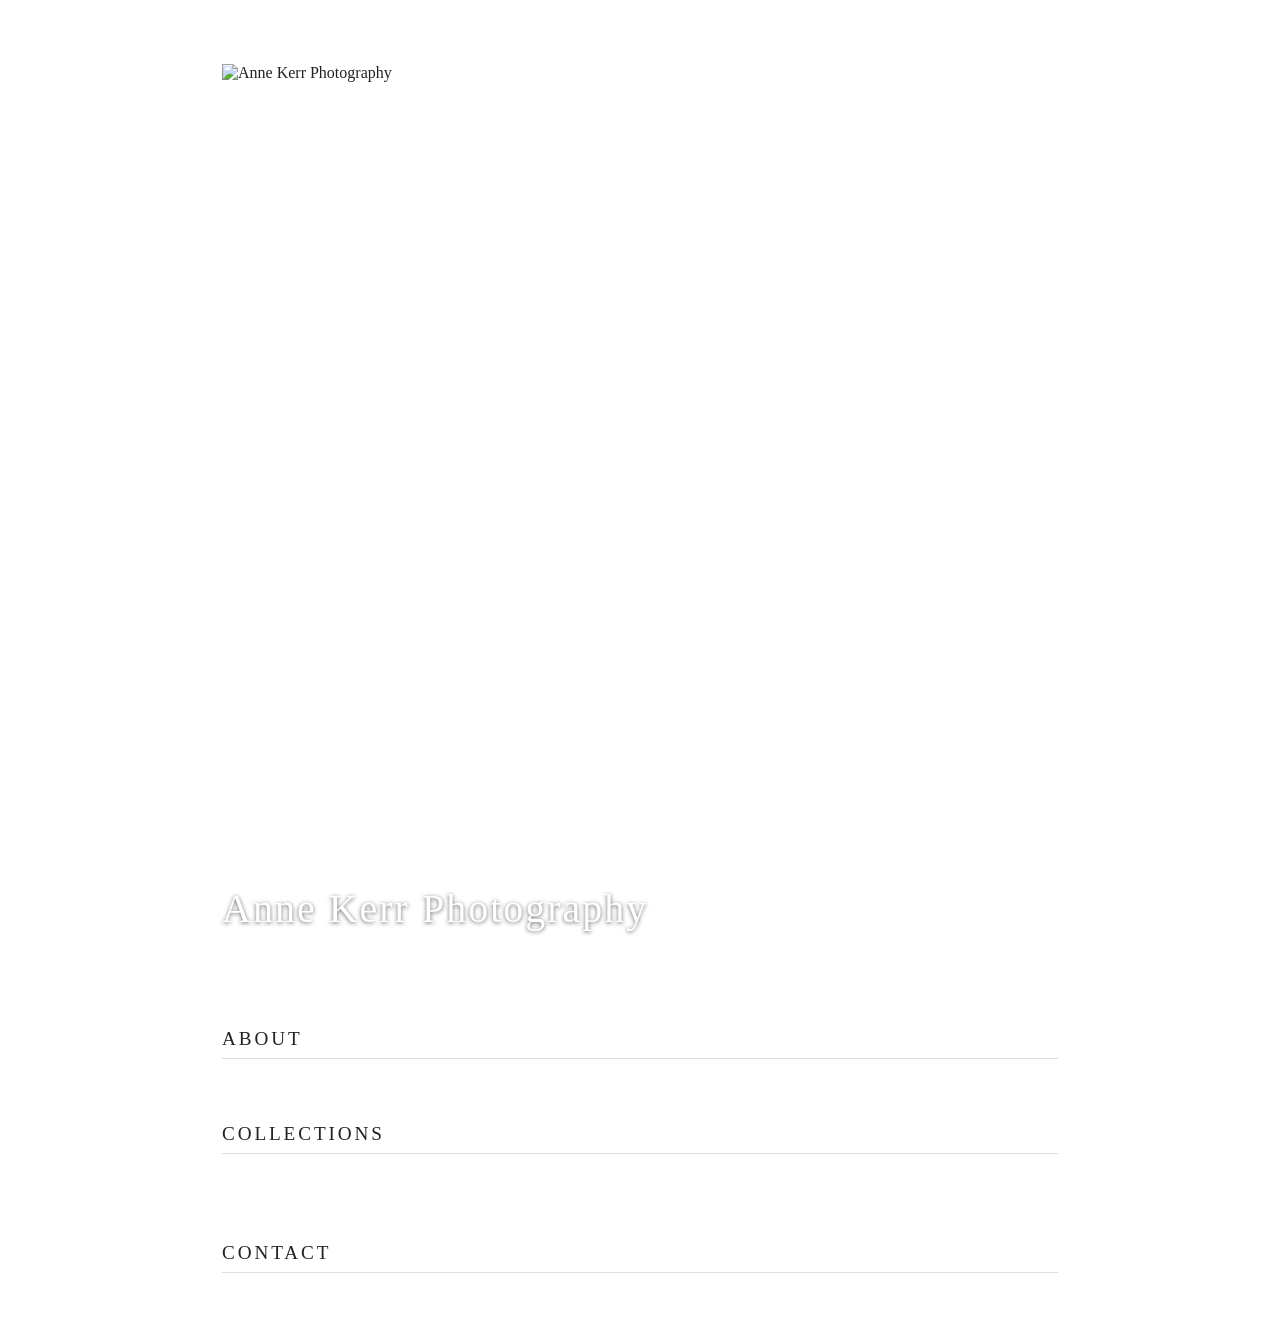
==== index.html @ 7e665f81 "Initial commit" ====
<!DOCTYPE html>
<html lang="en">
<head>
  <meta charset="UTF-8" />
  <meta name="viewport" content="width=device-width, initial-scale=1.0" />
  <title>Anne Kerr Photography</title>
  <link rel="stylesheet" href="css/styles.css" />
</head>
<body>

  <!-- HERO -->
  <section class="hero">
    <img src="images/hero/hero.jpg" alt="Anne Kerr Photography" />
    <div class="hero-text">
      <h1>Anne Kerr Photography</h1>
    </div>
  </section>

  <!-- BIO -->
  <section class="bio">
    <h2>About</h2>
    <p><!-- Your bio goes here --></p>
  </section>

  <!-- GALLERIES -->
  <section class="galleries">
    <h2>Collections</h2>
    <div class="gallery-grid">
      <!-- Gallery cards will go here — each linking to Pixieset or other hosted collections -->
    </div>
  </section>

  <!-- CONTACT -->
  <section class="contact">
    <h2>Contact</h2>
    <p><!-- Your contact info goes here --></p>
  </section>

</body>
</html>
---- css/styles.css ----
/* Anne Kerr Photography — base styles */

*, *::before, *::after {
  box-sizing: border-box;
  margin: 0;
  padding: 0;
}

body {
  font-family: Georgia, serif;
  color: #222;
  background: #fff;
}

/* HERO */
.hero {
  position: relative;
  width: 100%;
  height: 100vh;
  overflow: hidden;
}

.hero img {
  width: 100%;
  height: 100%;
  object-fit: cover;
}

.hero-text {
  position: absolute;
  bottom: 2rem;
  left: 2rem;
  color: #fff;
  text-shadow: 0 1px 4px rgba(0,0,0,0.6);
}

.hero-text h1 {
  font-size: 2.5rem;
  font-weight: normal;
  letter-spacing: 0.05em;
}

/* SECTIONS */
section {
  max-width: 900px;
  margin: 4rem auto;
  padding: 0 2rem;
}

section h2 {
  font-size: 1.2rem;
  font-weight: normal;
  letter-spacing: 0.15em;
  text-transform: uppercase;
  margin-bottom: 1.5rem;
  border-bottom: 1px solid #ddd;
  padding-bottom: 0.5rem;
}

section p {
  line-height: 1.8;
  color: #444;
}

/* GALLERY GRID */
.gallery-grid {
  display: grid;
  grid-template-columns: repeat(auto-fill, minmax(260px, 1fr));
  gap: 1.5rem;
}

.gallery-card {
  display: block;
  text-decoration: none;
  color: inherit;
}

.gallery-card img {
  width: 100%;
  aspect-ratio: 4/3;
  object-fit: cover;
  display: block;
}

.gallery-card h3 {
  margin-top: 0.5rem;
  font-size: 1rem;
  font-weight: normal;
}

.gallery-card p {
  font-size: 0.875rem;
  color: #888;
  margin-top: 0.25rem;
}

/* CONTACT */
.contact p {
  font-size: 1rem;
}
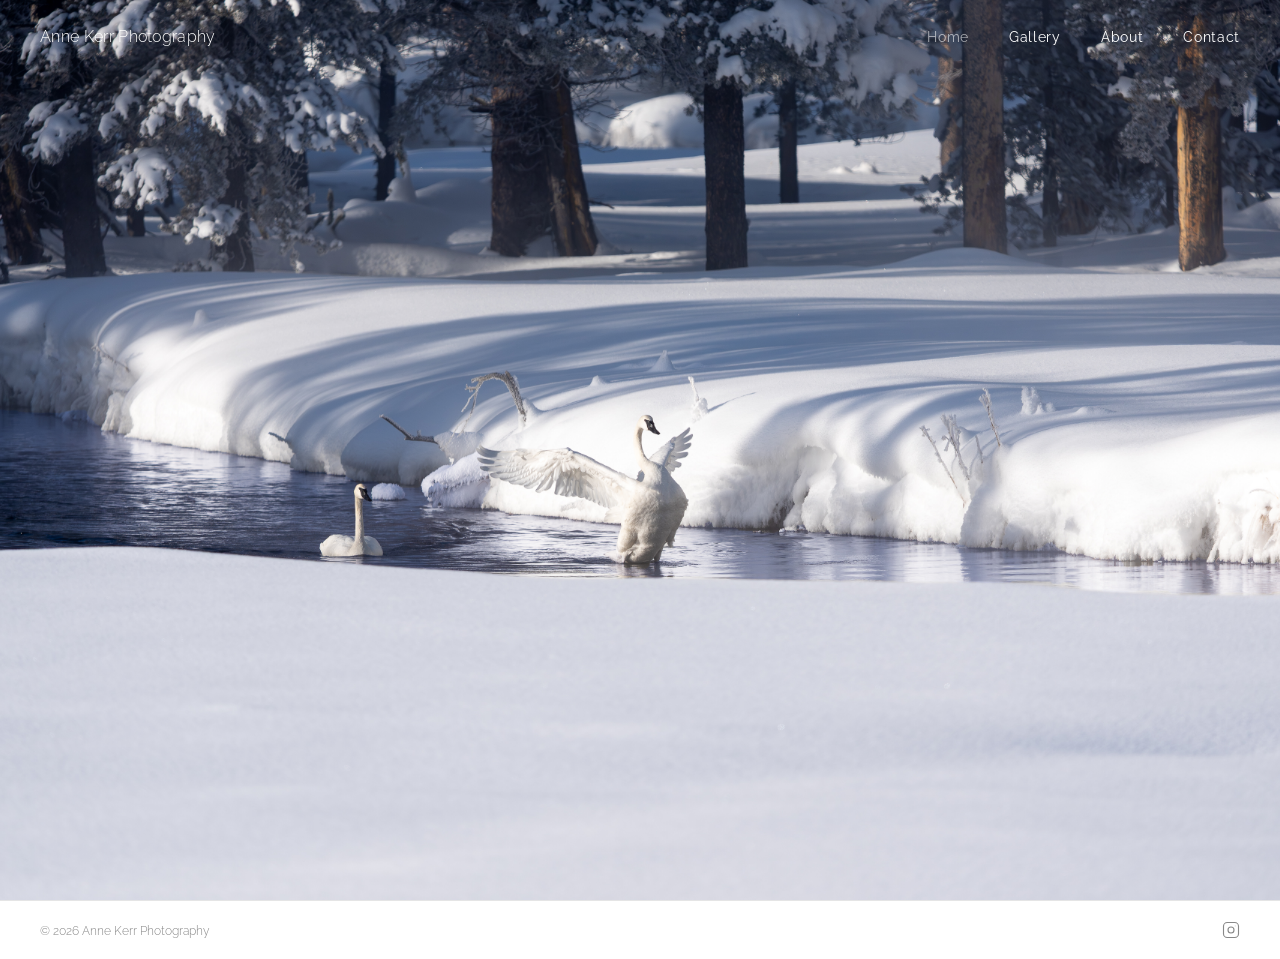
==== commit 1bc5c971: "Add home, about, contact, and gallery pages" ====
--- a/index.html
+++ b/index.html
@@ -8,33 +8,36 @@
 </head>
 <body>
 
-  <!-- HERO -->
+  <!-- NAV: transparent over hero -->
+  <nav class="nav-hero">
+    <a class="nav-brand" href="index.html">Anne Kerr Photography</a>
+    <ul class="nav-links">
+      <li><a href="index.html" class="active">Home</a></li>
+      <li><a href="gallery.html">Gallery</a></li>
+      <li><a href="about.html">About</a></li>
+      <li><a href="contact.html">Contact</a></li>
+    </ul>
+  </nav>
+
+  <!-- HERO
+       Replace images/hero/hero.jpg with your chosen photo.
+       To swap the hero image later, simply replace that file — no HTML changes needed. -->
   <section class="hero">
     <img src="images/hero/hero.jpg" alt="Anne Kerr Photography" />
-    <div class="hero-text">
-      <h1>Anne Kerr Photography</h1>
-    </div>
   </section>
 
-  <!-- BIO -->
-  <section class="bio">
-    <h2>About</h2>
-    <p><!-- Your bio goes here --></p>
-  </section>
-
-  <!-- GALLERIES -->
-  <section class="galleries">
-    <h2>Collections</h2>
-    <div class="gallery-grid">
-      <!-- Gallery cards will go here — each linking to Pixieset or other hosted collections -->
-    </div>
-  </section>
-
-  <!-- CONTACT -->
-  <section class="contact">
-    <h2>Contact</h2>
-    <p><!-- Your contact info goes here --></p>
-  </section>
+  <!-- FOOTER -->
+  <footer>
+    <span>© 2026 Anne Kerr Photography</span>
+    <a href="https://www.instagram.com/annetkerr/" target="_blank" class="footer-instagram" aria-label="Instagram">
+      <svg xmlns="http://www.w3.org/2000/svg" viewBox="0 0 24 24" fill="none"
+           stroke="currentColor" stroke-width="1.5" stroke-linecap="round" stroke-linejoin="round">
+        <rect x="2" y="2" width="20" height="20" rx="5" ry="5"/>
+        <circle cx="12" cy="12" r="4"/>
+        <circle cx="17.5" cy="6.5" r="0.5" fill="currentColor" stroke="none"/>
+      </svg>
+    </a>
+  </footer>
 
 </body>
 </html>
--- a/css/styles.css
+++ b/css/styles.css
@@ -1,4 +1,18 @@
-/* Anne Kerr Photography — base styles */
+/* Anne Kerr Photography — styles.css */
+
+@import url('https://fonts.googleapis.com/css2?family=Cormorant+Garamond:wght@300;400&family=Raleway:wght@300;400;500&display=swap');
+
+:root {
+  --font-heading: 'Cormorant Garamond', Georgia, serif;
+  --font-body: 'Raleway', sans-serif;
+  --color-text: #333;
+  --color-muted: #888;
+  --color-taupe: #6b6560;
+  --color-accent: #b09090;
+  --color-border: #e5e5e5;
+  --color-white: #fff;
+  --nav-height: 72px;
+}
 
 *, *::before, *::after {
   box-sizing: border-box;
@@ -6,67 +20,344 @@
   padding: 0;
 }
 
+html, body {
+  height: 100%;
+}
+
 body {
-  font-family: Georgia, serif;
-  color: #222;
+  font-family: var(--font-body);
+  font-weight: 300;
+  color: var(--color-text);
   background: #fff;
 }
 
-/* HERO */
+a {
+  text-decoration: none;
+  color: inherit;
+}
+
+/* ─── NAV ─────────────────────────────────────────────── */
+
+nav {
+  position: fixed;
+  top: 0;
+  left: 0;
+  right: 0;
+  z-index: 100;
+  height: var(--nav-height);
+  display: flex;
+  justify-content: space-between;
+  align-items: center;
+  padding: 0 2.5rem;
+  transition: background 0.3s;
+}
+
+/* Home page: transparent nav with white text over hero */
+nav.nav-hero {
+  color: var(--color-white);
+}
+
+/* Inner pages: white background with dark text */
+nav.nav-page {
+  background: var(--color-white);
+  color: var(--color-text);
+  border-bottom: 1px solid var(--color-border);
+}
+
+.nav-brand {
+  font-family: var(--font-body);
+  font-weight: 300;
+  font-size: 1rem;
+  letter-spacing: 0.02em;
+}
+
+.nav-links {
+  display: flex;
+  gap: 2.5rem;
+  list-style: none;
+}
+
+.nav-links a {
+  font-size: 0.85rem;
+  font-weight: 400;
+  letter-spacing: 0.05em;
+  transition: opacity 0.2s;
+}
+
+.nav-links a:hover,
+.nav-links a.active {
+  opacity: 0.6;
+}
+
+/* ─── FOOTER ──────────────────────────────────────────── */
+
+footer {
+  display: flex;
+  justify-content: space-between;
+  align-items: center;
+  padding: 1.25rem 2.5rem;
+  border-top: 1px solid var(--color-border);
+  font-size: 0.78rem;
+  font-weight: 300;
+  color: var(--color-muted);
+}
+
+footer a {
+  color: var(--color-muted);
+  transition: color 0.2s;
+}
+
+footer a:hover {
+  color: var(--color-text);
+}
+
+.footer-instagram svg {
+  display: block;
+  width: 18px;
+  height: 18px;
+}
+
+/* ─── HOME PAGE ───────────────────────────────────────── */
+
 .hero {
   position: relative;
   width: 100%;
   height: 100vh;
   overflow: hidden;
+  background: #c8d0d8; /* fallback color while image loads */
 }
 
 .hero img {
   width: 100%;
   height: 100%;
   object-fit: cover;
-}
-
-.hero-text {
+  object-position: center;
+  display: block;
+}
+
+/* ─── ABOUT PAGE ──────────────────────────────────────── */
+
+.about-page {
+  display: flex;
+  flex-direction: column;
+  min-height: 100vh;
+}
+
+.about-layout {
+  display: grid;
+  grid-template-columns: 1fr 1fr;
+  flex: 1;
+  padding-top: var(--nav-height);
+}
+
+.about-text {
+  padding: 5rem 3.5rem 4rem 2.5rem;
+  display: flex;
+  flex-direction: column;
+  justify-content: center;
+}
+
+.about-text h1 {
+  font-family: var(--font-heading);
+  font-weight: 300;
+  font-size: 2.8rem;
+  color: var(--color-taupe);
+  margin-bottom: 3rem;
+}
+
+.about-text p {
+  font-size: 0.9rem;
+  line-height: 1.95;
+  color: #666;
+  max-width: 520px;
+  margin-bottom: 1.5rem;
+}
+
+.about-text p:last-child {
+  margin-bottom: 0;
+}
+
+.about-image {
+  position: relative;
+  overflow: hidden;
+  background: #ddd;
+  /* Image fills the full right column height */
+  min-height: calc(100vh - var(--nav-height));
+}
+
+.about-image img {
+  width: 100%;
+  height: 100%;
+  object-fit: cover;
+  object-position: center top;
+  display: block;
+}
+
+.about-image-instagram {
   position: absolute;
-  bottom: 2rem;
-  left: 2rem;
+  bottom: 1.5rem;
+  left: 1.5rem;
+}
+
+.about-image-instagram a {
+  color: rgba(255,255,255,0.8);
+  transition: color 0.2s;
+}
+
+.about-image-instagram a:hover {
   color: #fff;
-  text-shadow: 0 1px 4px rgba(0,0,0,0.6);
-}
-
-.hero-text h1 {
-  font-size: 2.5rem;
-  font-weight: normal;
+}
+
+.about-image-instagram svg {
+  display: block;
+  width: 20px;
+  height: 20px;
+}
+
+/* ─── CONTACT PAGE ────────────────────────────────────── */
+
+.contact-page {
+  display: flex;
+  flex-direction: column;
+  min-height: 100vh;
+  position: relative;
+}
+
+.contact-bg {
+  position: fixed;
+  inset: 0;
+  z-index: -1;
+  background: #dde4ea; /* fallback */
+}
+
+.contact-bg img {
+  width: 100%;
+  height: 100%;
+  object-fit: cover;
+  object-position: center;
+  display: block;
+  opacity: 0.75;
+}
+
+.contact-main {
+  flex: 1;
+  display: flex;
+  align-items: center;
+  justify-content: center;
+  padding: calc(var(--nav-height) + 2rem) 2rem 3rem;
+}
+
+.contact-card {
+  background: rgba(255, 255, 255, 0.93);
+  padding: 3.5rem 4rem;
+  width: 100%;
+  max-width: 580px;
+}
+
+.contact-card h2 {
+  text-align: center;
+  font-family: var(--font-body);
+  font-weight: 400;
+  font-size: 0.78rem;
+  letter-spacing: 0.35em;
+  text-transform: uppercase;
+  color: #666;
+  margin-bottom: 3rem;
+}
+
+.form-group {
+  margin-bottom: 2rem;
+}
+
+.form-group label {
+  display: block;
+  font-size: 0.68rem;
+  letter-spacing: 0.2em;
+  text-transform: uppercase;
+  color: var(--color-muted);
+  margin-bottom: 0.6rem;
+  font-weight: 400;
+}
+
+.form-group input,
+.form-group textarea {
+  width: 100%;
+  border: none;
+  border-bottom: 1px solid #ccc;
+  padding: 0.4rem 0;
+  font-family: var(--font-body);
+  font-size: 0.88rem;
+  font-weight: 300;
+  background: transparent;
+  color: var(--color-text);
+  outline: none;
+  transition: border-color 0.2s;
+}
+
+.form-group input:focus,
+.form-group textarea:focus {
+  border-bottom-color: #999;
+}
+
+.form-group textarea {
+  height: 90px;
+  resize: none;
+  display: block;
+}
+
+.form-submit {
+  text-align: center;
+  margin-top: 2.5rem;
+}
+
+.btn-send {
+  background: transparent;
+  border: 1px solid var(--color-accent);
+  color: var(--color-accent);
+  padding: 0.8rem 2.8rem;
+  font-family: var(--font-body);
+  font-size: 0.68rem;
+  font-weight: 400;
+  letter-spacing: 0.28em;
+  text-transform: uppercase;
+  cursor: pointer;
+  transition: background 0.25s, color 0.25s;
+}
+
+.btn-send:hover {
+  background: var(--color-accent);
+  color: var(--color-white);
+}
+
+/* ─── GALLERY PAGE ────────────────────────────────────── */
+
+.gallery-page {
+  display: flex;
+  flex-direction: column;
+  min-height: 100vh;
+}
+
+.gallery-main {
+  flex: 1;
+  padding: calc(var(--nav-height) + 3rem) 2.5rem 4rem;
+  max-width: 1200px;
+  margin: 0 auto;
+  width: 100%;
+}
+
+.gallery-page-title {
+  font-family: var(--font-heading);
+  font-weight: 300;
+  font-size: 2rem;
+  color: var(--color-taupe);
   letter-spacing: 0.05em;
-}
-
-/* SECTIONS */
-section {
-  max-width: 900px;
-  margin: 4rem auto;
-  padding: 0 2rem;
-}
-
-section h2 {
-  font-size: 1.2rem;
-  font-weight: normal;
-  letter-spacing: 0.15em;
-  text-transform: uppercase;
-  margin-bottom: 1.5rem;
-  border-bottom: 1px solid #ddd;
-  padding-bottom: 0.5rem;
-}
-
-section p {
-  line-height: 1.8;
-  color: #444;
-}
-
-/* GALLERY GRID */
+  margin-bottom: 3rem;
+}
+
 .gallery-grid {
   display: grid;
-  grid-template-columns: repeat(auto-fill, minmax(260px, 1fr));
-  gap: 1.5rem;
+  grid-template-columns: repeat(2, 1fr);
+  gap: 2.5rem;
 }
 
 .gallery-card {
@@ -75,26 +366,106 @@
   color: inherit;
 }
 
-.gallery-card img {
-  width: 100%;
-  aspect-ratio: 4/3;
+.gallery-card-image {
+  position: relative;
+  overflow: hidden;
+  aspect-ratio: 3 / 2;
+  background: #e0e0e0; /* fallback while image loads */
+}
+
+.gallery-card-image img {
+  width: 100%;
+  height: 100%;
   object-fit: cover;
   display: block;
-}
-
-.gallery-card h3 {
-  margin-top: 0.5rem;
-  font-size: 1rem;
-  font-weight: normal;
-}
-
-.gallery-card p {
-  font-size: 0.875rem;
-  color: #888;
-  margin-top: 0.25rem;
-}
-
-/* CONTACT */
-.contact p {
-  font-size: 1rem;
-}
+  transition: transform 0.5s ease;
+}
+
+.gallery-card:hover .gallery-card-image img {
+  transform: scale(1.03);
+}
+
+/* "View Collection" overlay on hover */
+.gallery-card-overlay {
+  position: absolute;
+  inset: 0;
+  background: rgba(0, 0, 0, 0);
+  display: flex;
+  align-items: center;
+  justify-content: center;
+  transition: background 0.3s ease;
+}
+
+.gallery-card-overlay span {
+  color: #fff;
+  font-family: var(--font-body);
+  font-size: 0.72rem;
+  font-weight: 400;
+  letter-spacing: 0.25em;
+  text-transform: uppercase;
+  opacity: 0;
+  transition: opacity 0.3s ease;
+}
+
+.gallery-card:hover .gallery-card-overlay {
+  background: rgba(0, 0, 0, 0.25);
+}
+
+.gallery-card:hover .gallery-card-overlay span {
+  opacity: 1;
+}
+
+.gallery-card-info {
+  padding: 1rem 0 0;
+}
+
+.gallery-card-info h2 {
+  font-family: var(--font-heading);
+  font-weight: 300;
+  font-size: 1.4rem;
+  color: var(--color-taupe);
+  margin-bottom: 0.4rem;
+}
+
+.gallery-card-info p {
+  font-size: 0.82rem;
+  line-height: 1.7;
+  color: var(--color-muted);
+  font-weight: 300;
+}
+
+/* ─── RESPONSIVE ──────────────────────────────────────── */
+
+@media (max-width: 768px) {
+  nav {
+    padding: 0 1.25rem;
+  }
+
+  .nav-links {
+    gap: 1.25rem;
+  }
+
+  .gallery-grid {
+    grid-template-columns: 1fr;
+  }
+
+  .about-layout {
+    grid-template-columns: 1fr;
+  }
+
+  .about-image {
+    min-height: 60vw;
+  }
+
+  .about-text {
+    padding: 3rem 1.5rem;
+  }
+
+  .contact-card {
+    padding: 2.5rem 1.75rem;
+  }
+
+  footer {
+    padding: 1.25rem 1.5rem;
+  }
+}
